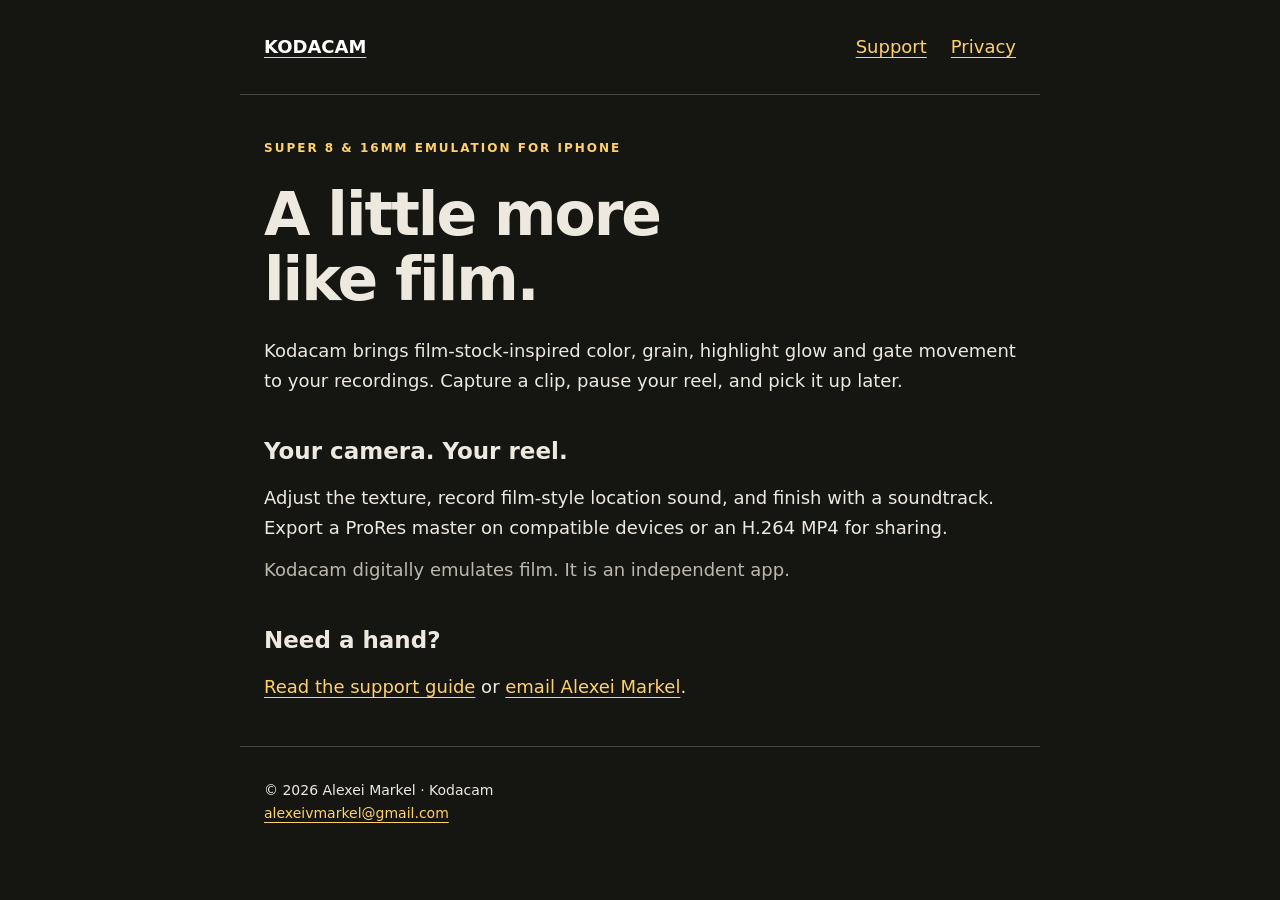
==== index.html @ 6b05d5aa "Add Kodacam support and privacy website" ====
<!doctype html><html lang="en"><head><meta charset="utf-8"><meta name="viewport" content="width=device-width, initial-scale=1"><meta name="description" content="Kodacam film camera support and privacy information."><title>Film camera · Kodacam</title><link rel="stylesheet" href="style.css"></head><body><header><a href="index.html" aria-label="Kodacam home"><strong>KODACAM</strong></a><nav aria-label="Main navigation"><a href="support.html">Support</a><a href="privacy.html">Privacy</a></nav></header><main><p class="eyebrow">Super 8 &amp; 16mm emulation for iPhone</p><h1>A little more<br>like film.</h1><p>Kodacam brings film-stock-inspired color, grain, highlight glow and gate movement to your recordings. Capture a clip, pause your reel, and pick it up later.</p><h2>Your camera. Your reel.</h2><p>Adjust the texture, record film-style location sound, and finish with a soundtrack. Export a ProRes master on compatible devices or an H.264 MP4 for sharing.</p><p class="muted">Kodacam digitally emulates film. It is an independent app.</p><h2>Need a hand?</h2><p><a href="support.html">Read the support guide</a> or <a href="mailto:alexeivmarkel@gmail.com">email Alexei Markel</a>.</p></main><footer>© 2026 Alexei Markel · Kodacam<br><a href="mailto:alexeivmarkel@gmail.com">alexeivmarkel@gmail.com</a></footer></body></html>
---- style.css ----
*{box-sizing:border-box}body{margin:0;background:#151512;color:#eee9df;font:18px/1.65 system-ui,sans-serif}main,header,footer{max-width:800px;margin:auto;padding:32px 24px}header{display:flex;justify-content:space-between;gap:24px;border-bottom:1px solid #48463d}nav{display:flex;gap:24px}a{color:#ffd269;text-underline-offset:4px}a:focus-visible{outline:3px solid #ffd269;outline-offset:5px}h1{font-size:clamp(36px,7vw,60px);line-height:1.08;letter-spacing:-2px;margin:24px 0}h2{font-size:23px;margin:38px 0 10px}p{margin:12px 0}small,.muted{color:#bdb8ad}.eyebrow{color:#ffd269;text-transform:uppercase;letter-spacing:2px;font-size:12px;font-weight:700}footer{border-top:1px solid #48463d;font-size:14px}strong{color:#fff}address{font-style:normal}a{overflow-wrap:anywhere}@media(max-width:480px){header{display:block}nav{margin-top:12px}}
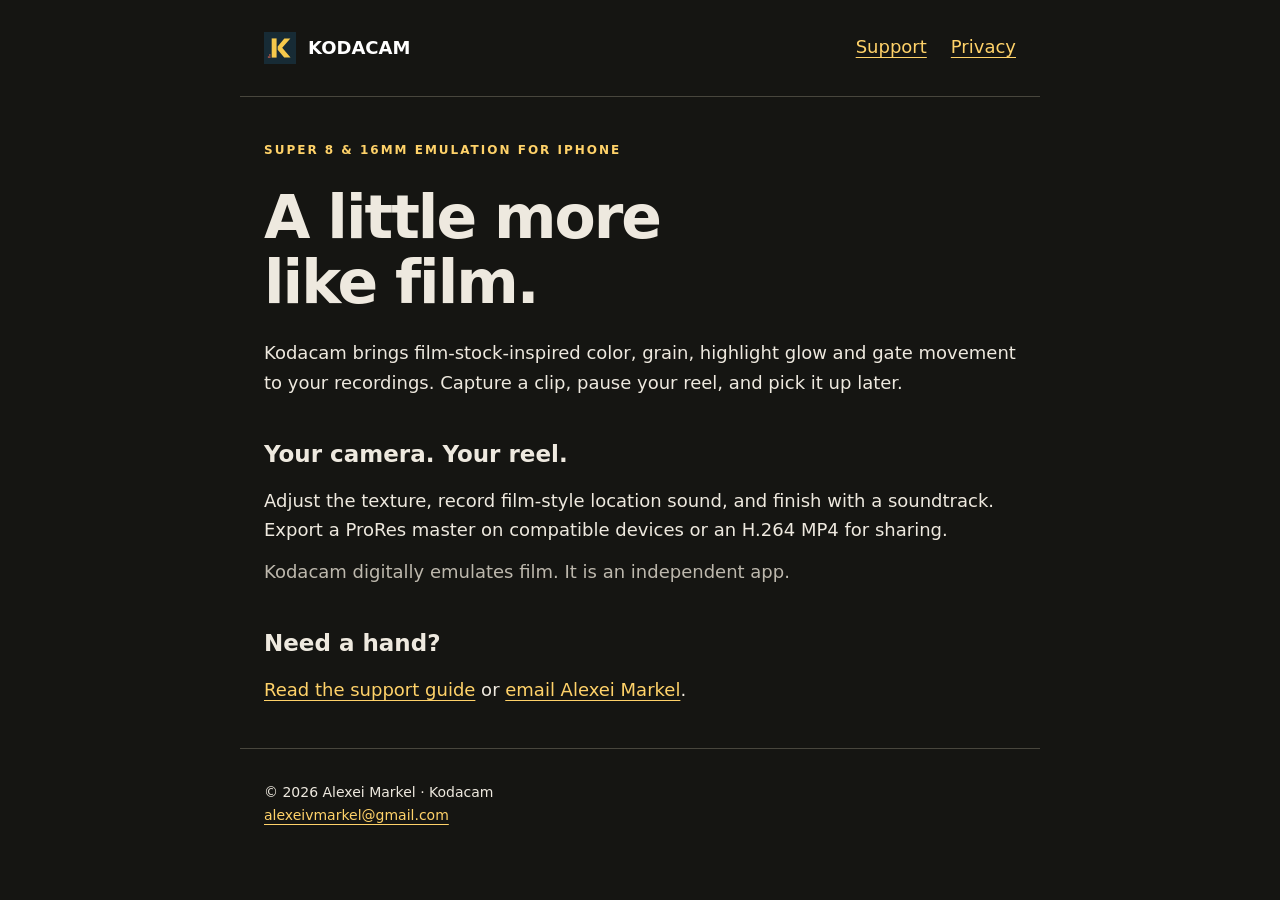
==== commit f6a36ab1: "Add original Kodacam brand mark" ====
--- a/index.html
+++ b/index.html
@@ -1 +1 @@
-<!doctype html><html lang="en"><head><meta charset="utf-8"><meta name="viewport" content="width=device-width, initial-scale=1"><meta name="description" content="Kodacam film camera support and privacy information."><title>Film camera · Kodacam</title><link rel="stylesheet" href="style.css"></head><body><header><a href="index.html" aria-label="Kodacam home"><strong>KODACAM</strong></a><nav aria-label="Main navigation"><a href="support.html">Support</a><a href="privacy.html">Privacy</a></nav></header><main><p class="eyebrow">Super 8 &amp; 16mm emulation for iPhone</p><h1>A little more<br>like film.</h1><p>Kodacam brings film-stock-inspired color, grain, highlight glow and gate movement to your recordings. Capture a clip, pause your reel, and pick it up later.</p><h2>Your camera. Your reel.</h2><p>Adjust the texture, record film-style location sound, and finish with a soundtrack. Export a ProRes master on compatible devices or an H.264 MP4 for sharing.</p><p class="muted">Kodacam digitally emulates film. It is an independent app.</p><h2>Need a hand?</h2><p><a href="support.html">Read the support guide</a> or <a href="mailto:alexeivmarkel@gmail.com">email Alexei Markel</a>.</p></main><footer>© 2026 Alexei Markel · Kodacam<br><a href="mailto:alexeivmarkel@gmail.com">alexeivmarkel@gmail.com</a></footer></body></html>+<!doctype html><html lang="en"><head><meta charset="utf-8"><meta name="viewport" content="width=device-width, initial-scale=1"><meta name="description" content="Kodacam film camera support and privacy information."><title>Film camera · Kodacam</title><link rel="stylesheet" href="style.css"></head><body><header><a href="index.html" aria-label="Kodacam home"><img src="kodacam.svg" width="32" height="32" alt=""> <strong>KODACAM</strong></a><nav aria-label="Main navigation"><a href="support.html">Support</a><a href="privacy.html">Privacy</a></nav></header><main><p class="eyebrow">Super 8 &amp; 16mm emulation for iPhone</p><h1>A little more<br>like film.</h1><p>Kodacam brings film-stock-inspired color, grain, highlight glow and gate movement to your recordings. Capture a clip, pause your reel, and pick it up later.</p><h2>Your camera. Your reel.</h2><p>Adjust the texture, record film-style location sound, and finish with a soundtrack. Export a ProRes master on compatible devices or an H.264 MP4 for sharing.</p><p class="muted">Kodacam digitally emulates film. It is an independent app.</p><h2>Need a hand?</h2><p><a href="support.html">Read the support guide</a> or <a href="mailto:alexeivmarkel@gmail.com">email Alexei Markel</a>.</p></main><footer>© 2026 Alexei Markel · Kodacam<br><a href="mailto:alexeivmarkel@gmail.com">alexeivmarkel@gmail.com</a></footer></body></html>
--- a/style.css
+++ b/style.css
@@ -1 +1 @@
-*{box-sizing:border-box}body{margin:0;background:#151512;color:#eee9df;font:18px/1.65 system-ui,sans-serif}main,header,footer{max-width:800px;margin:auto;padding:32px 24px}header{display:flex;justify-content:space-between;gap:24px;border-bottom:1px solid #48463d}nav{display:flex;gap:24px}a{color:#ffd269;text-underline-offset:4px}a:focus-visible{outline:3px solid #ffd269;outline-offset:5px}h1{font-size:clamp(36px,7vw,60px);line-height:1.08;letter-spacing:-2px;margin:24px 0}h2{font-size:23px;margin:38px 0 10px}p{margin:12px 0}small,.muted{color:#bdb8ad}.eyebrow{color:#ffd269;text-transform:uppercase;letter-spacing:2px;font-size:12px;font-weight:700}footer{border-top:1px solid #48463d;font-size:14px}strong{color:#fff}address{font-style:normal}a{overflow-wrap:anywhere}@media(max-width:480px){header{display:block}nav{margin-top:12px}}+*{box-sizing:border-box}body{margin:0;background:#151512;color:#eee9df;font:18px/1.65 system-ui,sans-serif}main,header,footer{max-width:800px;margin:auto;padding:32px 24px}header{display:flex;justify-content:space-between;gap:24px;border-bottom:1px solid #48463d}nav{display:flex;gap:24px}a{color:#ffd269;text-underline-offset:4px}a:focus-visible{outline:3px solid #ffd269;outline-offset:5px}h1{font-size:clamp(36px,7vw,60px);line-height:1.08;letter-spacing:-2px;margin:24px 0}h2{font-size:23px;margin:38px 0 10px}p{margin:12px 0}small,.muted{color:#bdb8ad}.eyebrow{color:#ffd269;text-transform:uppercase;letter-spacing:2px;font-size:12px;font-weight:700}footer{border-top:1px solid #48463d;font-size:14px}strong{color:#fff}address{font-style:normal}a{overflow-wrap:anywhere}@media(max-width:480px){header{display:block}nav{margin-top:12px}}header>a{display:flex;align-items:center;gap:12px;text-decoration:none}
